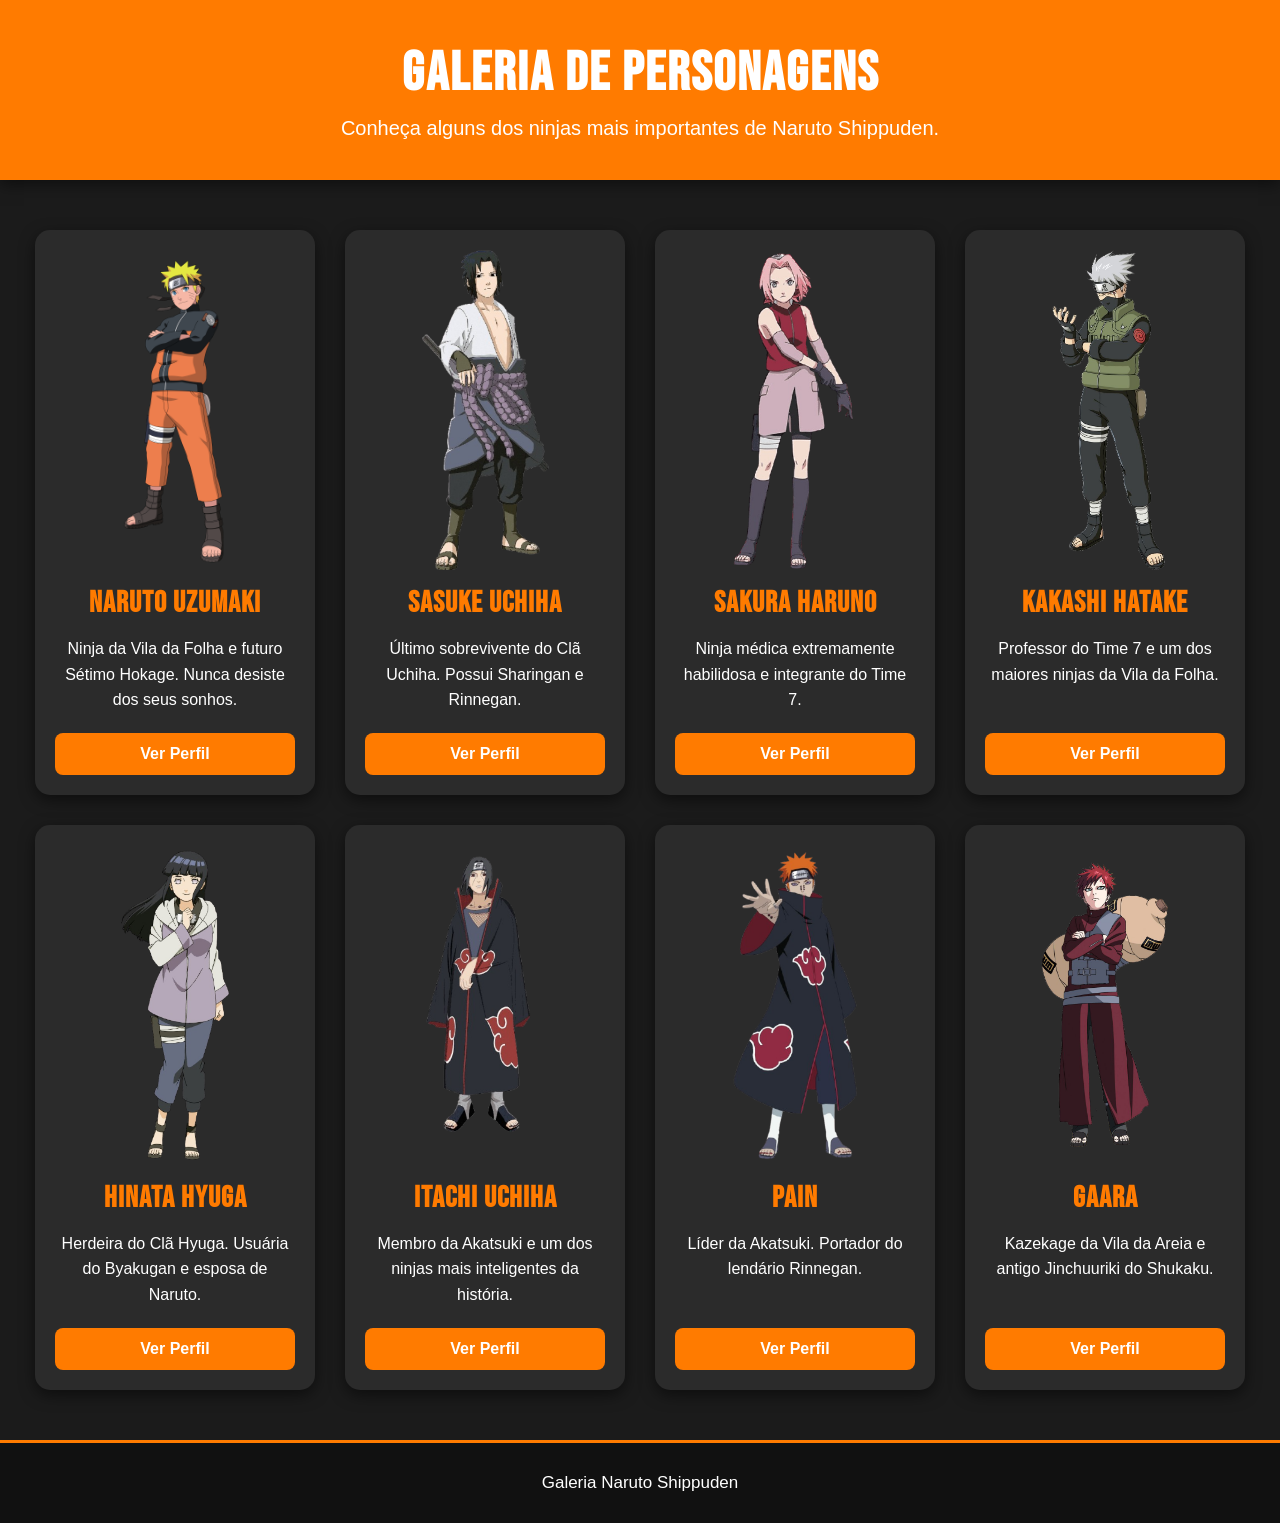
==== index.html @ e5eb8312 "first commit" ====
<!DOCTYPE html>
<html lang="pt-BR">

<head>
    <meta charset="UTF-8">
    <meta name="viewport" content="width=device-width, initial-scale=1.0">
    <title>Galeria de Personagens - Naruto Shippuden</title>

    <link rel="stylesheet" href="style.css">

    <link rel="preconnect" href="https://fonts.googleapis.com">
    <link rel="preconnect" href="https://fonts.gstatic.com" crossorigin>

    <link href="https://fonts.googleapis.com/css2?family=Bebas+Neue&display=swap" rel="stylesheet">
</head>

<body>

    <header>

        <h1>Galeria de Personagens</h1>

        <p>
            Conheça alguns dos ninjas mais importantes de Naruto Shippuden.
        </p>

    </header>

    <main>

        <section class="cards">

            <div class="card">

                <img src="imagens/naruto.png" alt="Naruto">

                <h2>Naruto Uzumaki</h2>

                <p>
                    Ninja da Vila da Folha e futuro Sétimo Hokage. Nunca desiste dos seus sonhos.
                </p>

                <a href="naruto.html" class="botao">Ver Perfil</a>

            </div>

            <div class="card">

                <img src="imagens/sasuke.png" alt="Sasuke">

                <h2>Sasuke Uchiha</h2>

                <p>
                    Último sobrevivente do Clã Uchiha. Possui Sharingan e Rinnegan.
                </p>

                <a href="sasuke.html" class="botao">Ver Perfil</a>

            </div>

            <div class="card">

                <img src="imagens/sakura.png" alt="Sakura">

                <h2>Sakura Haruno</h2>

                <p>
                    Ninja médica extremamente habilidosa e integrante do Time 7.
                </p>

                <a href="sakura.html" class="botao">Ver Perfil</a>

            </div>

            <div class="card">

                <img src="imagens/kakashi.png" alt="Kakashi">

                <h2>Kakashi Hatake</h2>

                <p>
                    Professor do Time 7 e um dos maiores ninjas da Vila da Folha.
                </p>

                <a href="kakashi.html" class="botao">Ver Perfil</a>

            </div>

            <div class="card">

                <img src="imagens/hinata.png" alt="Hinata">

                <h2>Hinata Hyuga</h2>

                <p>
                    Herdeira do Clã Hyuga. Usuária do Byakugan e esposa de Naruto.
                </p>

                <a href="hinata.html" class="botao">Ver Perfil</a>

            </div>

            <div class="card">

                <img src="imagens/itachi.png" alt="Itachi">

                <h2>Itachi Uchiha</h2>

                <p>
                    Membro da Akatsuki e um dos ninjas mais inteligentes da história.
                </p>

                <a href="itachi.html" class="botao">Ver Perfil</a>

            </div>

            <div class="card">

                <img src="imagens/pain.png" alt="Pain">

                <h2>Pain</h2>

                <p>
                    Líder da Akatsuki. Portador do lendário Rinnegan.
                </p>

                <a href="pain.html" class="botao">Ver Perfil</a>

            </div>

            <div class="card">

                <img src="imagens/gaara.png" alt="Gaara">

                <h2>Gaara</h2>

                <p>
                    Kazekage da Vila da Areia e antigo Jinchuuriki do Shukaku.
                </p>

                <a href="gaara.html" class="botao">Ver Perfil</a>

            </div>

        </section>

    </main>

    <footer>

        <p>
            Galeria Naruto Shippuden
        </p>

    </footer>

</body>

</html>
---- style.css ----
*{
    margin:0;
    padding:0;
    box-sizing:border-box;
}

body{
    font-family:Arial, Helvetica, sans-serif;
    background:#1b1b1b;
    color:#ffffff;
}

header{
    background:#ff7b00;
    text-align:center;
    padding:40px 20px;
    box-shadow:0 4px 15px rgba(0,0,0,.5);
}

header h1{
    font-family:'Bebas Neue', sans-serif;
    font-size:55px;
    letter-spacing:2px;
    margin-bottom:10px;
}

header p{
    font-size:20px;
}

main{
    width:95%;
    max-width:1600px;
    margin:50px auto;
}

.cards{
    display:flex;
    justify-content:center;
    align-items:stretch;
    flex-wrap:wrap;
    gap:30px;
}

.card{
    width:280px;
    background:#2b2b2b;
    border-radius:15px;
    padding:20px;
    text-align:center;
    box-shadow:0 5px 15px rgba(0,0,0,.5);
    transition:.3s;
    display:flex;
    flex-direction:column;
}

.card:hover{
    transform:translateY(-8px);
    box-shadow:0 0 20px #ff7b00;
}

.card img{
    width:100%;
    height:320px;
    object-fit:contain;
    margin-bottom:15px;
    transition:.3s;
}

.card img:hover{
    transform:scale(1.08);
}

.card h2{
    font-family:'Bebas Neue', sans-serif;
    color:#ff7b00;
    font-size:30px;
    letter-spacing:1px;
    margin-bottom:15px;
}

.card p{
    font-size:16px;
    line-height:1.6;
    margin-bottom:20px;
    flex-grow:1;
}

.botao{
    display:inline-block;
    width:100%;
    background:#ff7b00;
    color:white;
    text-decoration:none;
    text-align:center;
    padding:12px;
    border-radius:8px;
    font-size:16px;
    font-weight:bold;
    cursor:pointer;
    transition:.3s;
    margin-top:auto;
}

.botao:hover{
    background:#ff9900;
    transform:translateY(-3px);
}

.botao:active{
    transform:scale(.95);
}

footer{
    background:#111;
    text-align:center;
    padding:30px;
    margin-top:50px;
    border-top:3px solid #ff7b00;
}

footer p{
    font-size:17px;
}

@media(max-width:900px){

    header h1{
        font-size:40px;
    }

    header p{
        font-size:18px;
    }

    .cards{
        flex-direction:column;
        align-items:center;
    }

    .card{
        width:90%;
        max-width:350px;
    }

}
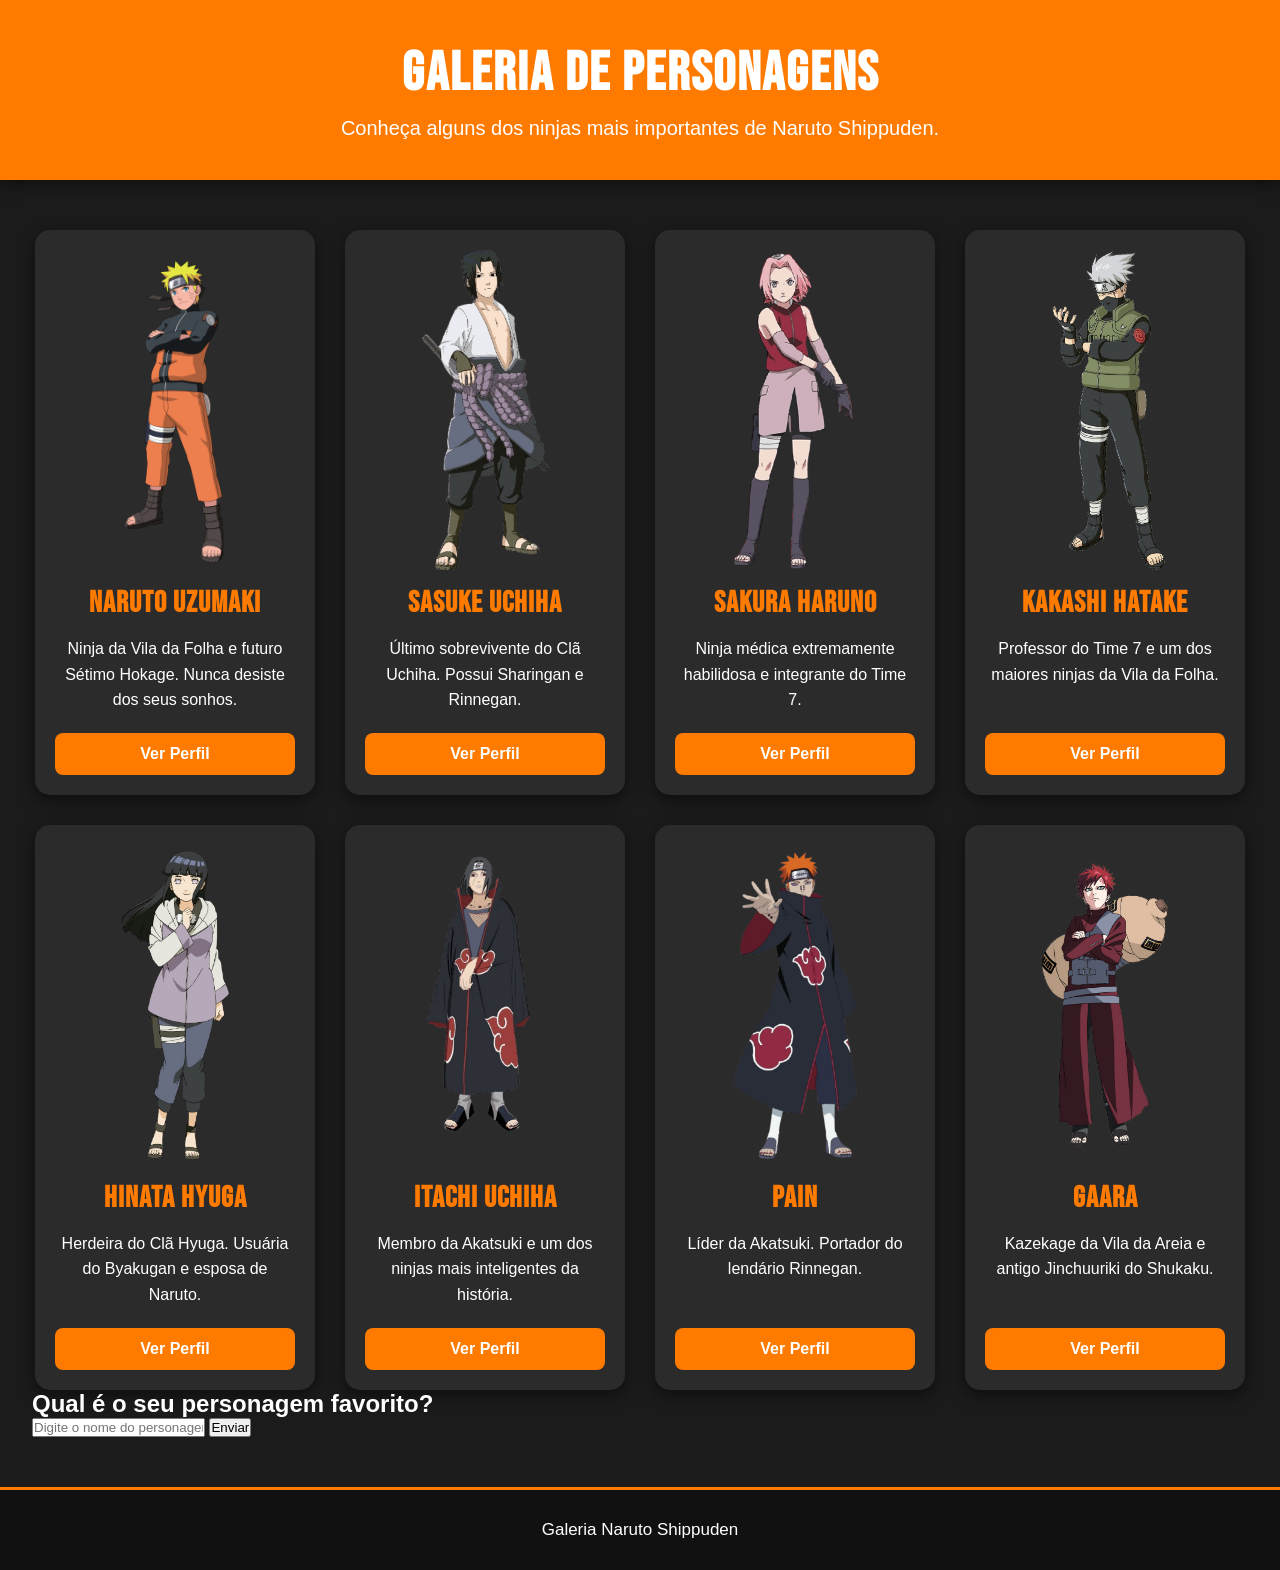
==== commit f032264b: "js" ====
--- a/index.html
+++ b/index.html
@@ -138,9 +138,29 @@
                     Kazekage da Vila da Areia e antigo Jinchuuriki do Shukaku.
                 </p>
 
-                <a href="gaara.html" class="botao">Ver Perfil</a>
+                <a href="gaara.html" class="botao" onclick="alerta(event)">
+                    Ver Perfil
+                </a>
 
             </div>
+
+        </section>
+
+        <section class="formulario">
+
+            <h2>Qual é o seu personagem favorito?</h2>
+
+            <form onsubmit="mostrarPersonagem(event)">
+
+                <input
+                    type="text" id="personagem" placeholder="Digite o nome do personagem" required>
+                <button type="submit">
+                    Enviar
+                </button>
+
+            </form>
+
+            <p id="resposta"></p>
 
         </section>
 
@@ -153,7 +173,7 @@
         </p>
 
     </footer>
-
+<script src="script.js"></script>
 </body>
 
 </html>
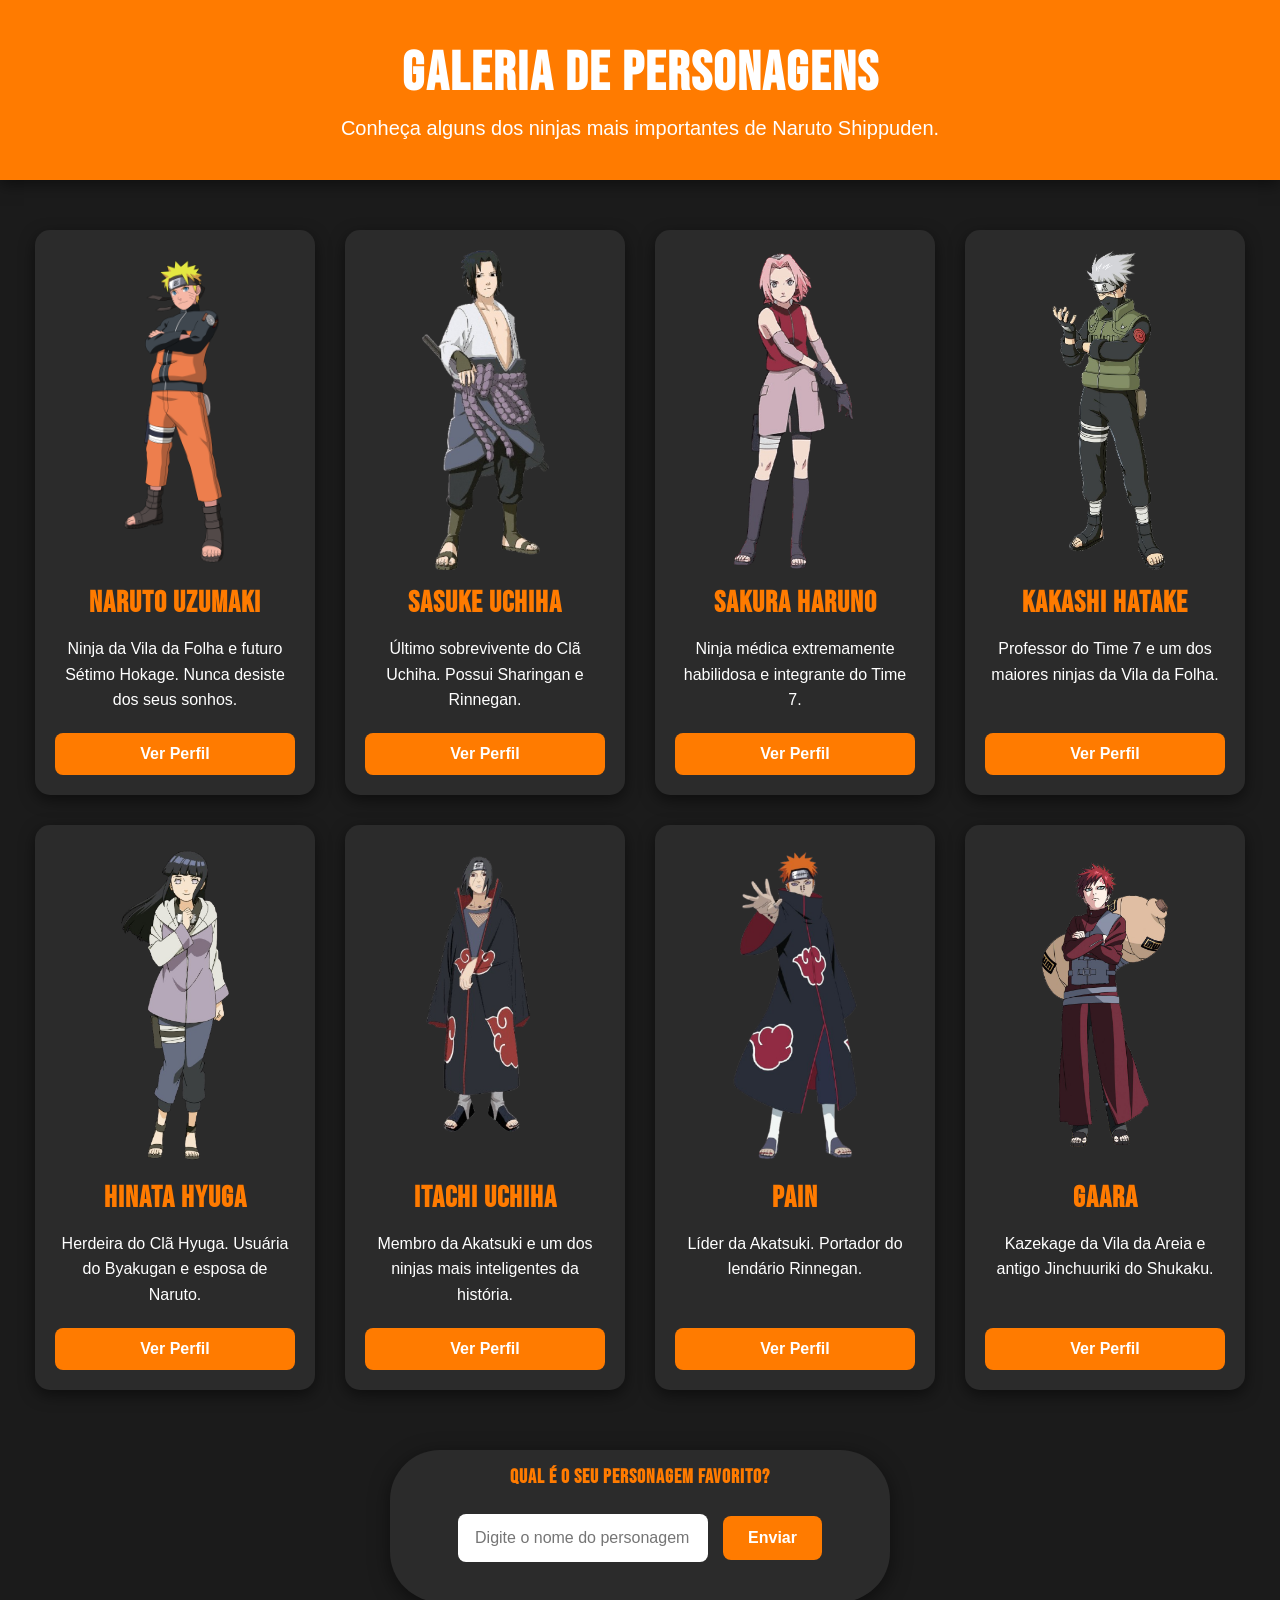
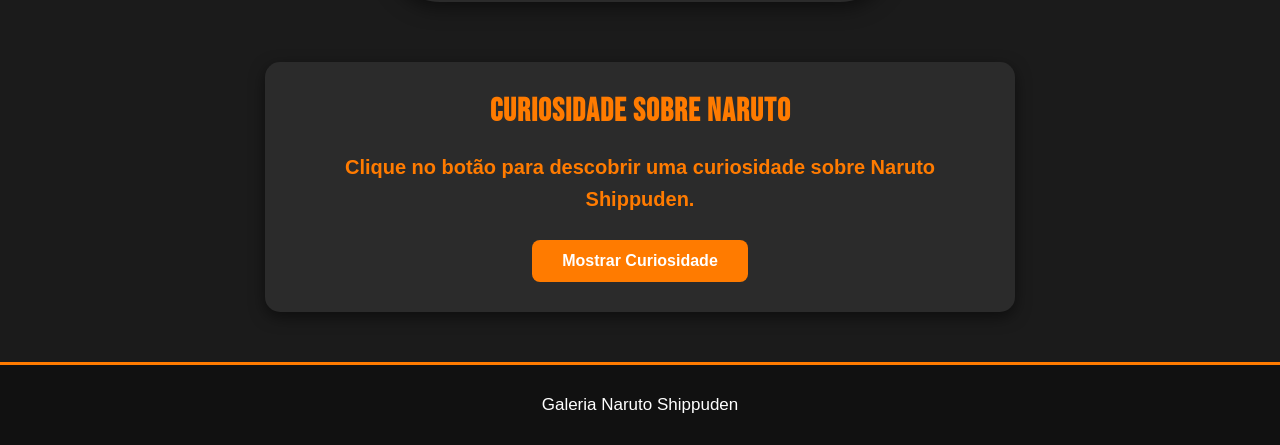
==== commit 21818f4d: "js + css" ====
--- a/index.html
+++ b/index.html
@@ -164,6 +164,20 @@
 
         </section>
 
+        <section class="curiosidade">
+
+            <h2>Curiosidade sobre Naruto</h2>
+
+            <p id="textoCuriosidade">
+                Clique no botão para descobrir uma curiosidade sobre Naruto Shippuden.
+            </p>
+
+            <button onclick="mostrarCuriosidade()">
+                Mostrar Curiosidade
+            </button>
+
+        </section>
+
     </main>
 
     <footer>
--- a/style.css
+++ b/style.css
@@ -123,6 +123,130 @@
     font-size:17px;
 }
 
+.formulario{
+    background:#2b2b2b;
+    width:100%;
+    max-width:500px;
+    margin:60px auto;
+    padding:15px;
+    border-radius:50px;
+    text-align:center;
+    box-shadow:0 5px 20px rgba(0,0,0,.5);
+}
+
+.formulario h2{
+    font-family:'Bebas Neue', sans-serif;
+    color:#ff7b00;
+    font-size:20px;
+    letter-spacing:1px;
+    margin-bottom:25px;
+}
+
+.formulario form{
+    display:flex;
+    justify-content:center;
+    align-items:center;
+    gap:15px;
+}
+
+.formulario input{
+    flex:1;
+    max-width:250px;
+    padding:13px 15px;
+    border:2px solid transparent;
+    border-radius:8px;
+    font-size:16px;
+    outline:none;
+    transition:.3s;
+}
+
+.formulario input:focus{
+    border:2px solid #ff7b00;
+    box-shadow:0 0 10px rgba(255,123,0,.5);
+}
+
+.formulario button{
+    background:#ff7b00;
+    color:white;
+    border:none;
+    padding:13px 25px;
+    border-radius:8px;
+    font-size:16px;
+    font-weight:bold;
+    cursor:pointer;
+    transition:.3s;
+}
+
+.formulario button:hover{
+    background:#ff9900;
+    transform:translateY(-3px);
+}
+
+.formulario button:active{
+    transform:scale(.95);
+}
+
+#resposta{
+    color:#ff9900;
+    font-size:18px;
+    font-weight:bold;
+    margin-top:25px;
+}
+
+.nome-personagem{
+    color:#ff3c00;
+    font-weight:bold;
+    font-size:22px;
+    text-shadow:0 0 8px rgba(255,60,0,.5);
+}
+.curiosidade{
+    width:95%;
+    max-width:750px;
+    margin:50px auto;
+    padding:30px;
+    background:#2b2b2b;
+    border-radius:15px;
+    text-align:center;
+    box-shadow:0 5px 15px rgba(0,0,0,.5);
+}
+
+.curiosidade h2{
+    font-family:'Bebas Neue', sans-serif;
+    color:#ff7b00;
+    font-size:32px;
+    letter-spacing:1px;
+    margin-bottom:20px;
+}
+
+.curiosidade p{
+    color:#ff7b00;
+    font-size:20px;
+    font-weight:bold;
+    line-height:1.6;
+    margin-bottom:25px;
+}
+
+.curiosidade button{
+    background:#ff7b00;
+    color:#fff;
+    border:none;
+    padding:12px 30px;
+    border-radius:8px;
+    font-size:16px;
+    font-weight:bold;
+    cursor:pointer;
+    transition:.3s;
+}
+
+.curiosidade button:hover{
+    background:#ff9900;
+    transform:translateY(-3px);
+}
+
+.curiosidade button:active{
+    transform:scale(.95);
+}
+
 @media(max-width:900px){
 
     header h1{
@@ -143,4 +267,20 @@
         max-width:350px;
     }
 
+    .formulario{
+    width:90%;
+    padding:25px 20px;
+}
+
+.formulario form{
+    flex-direction:column;
+}
+
+.formulario input{
+    width:100%;
+}
+
+.formulario button{
+    width:100%;
+}
 }
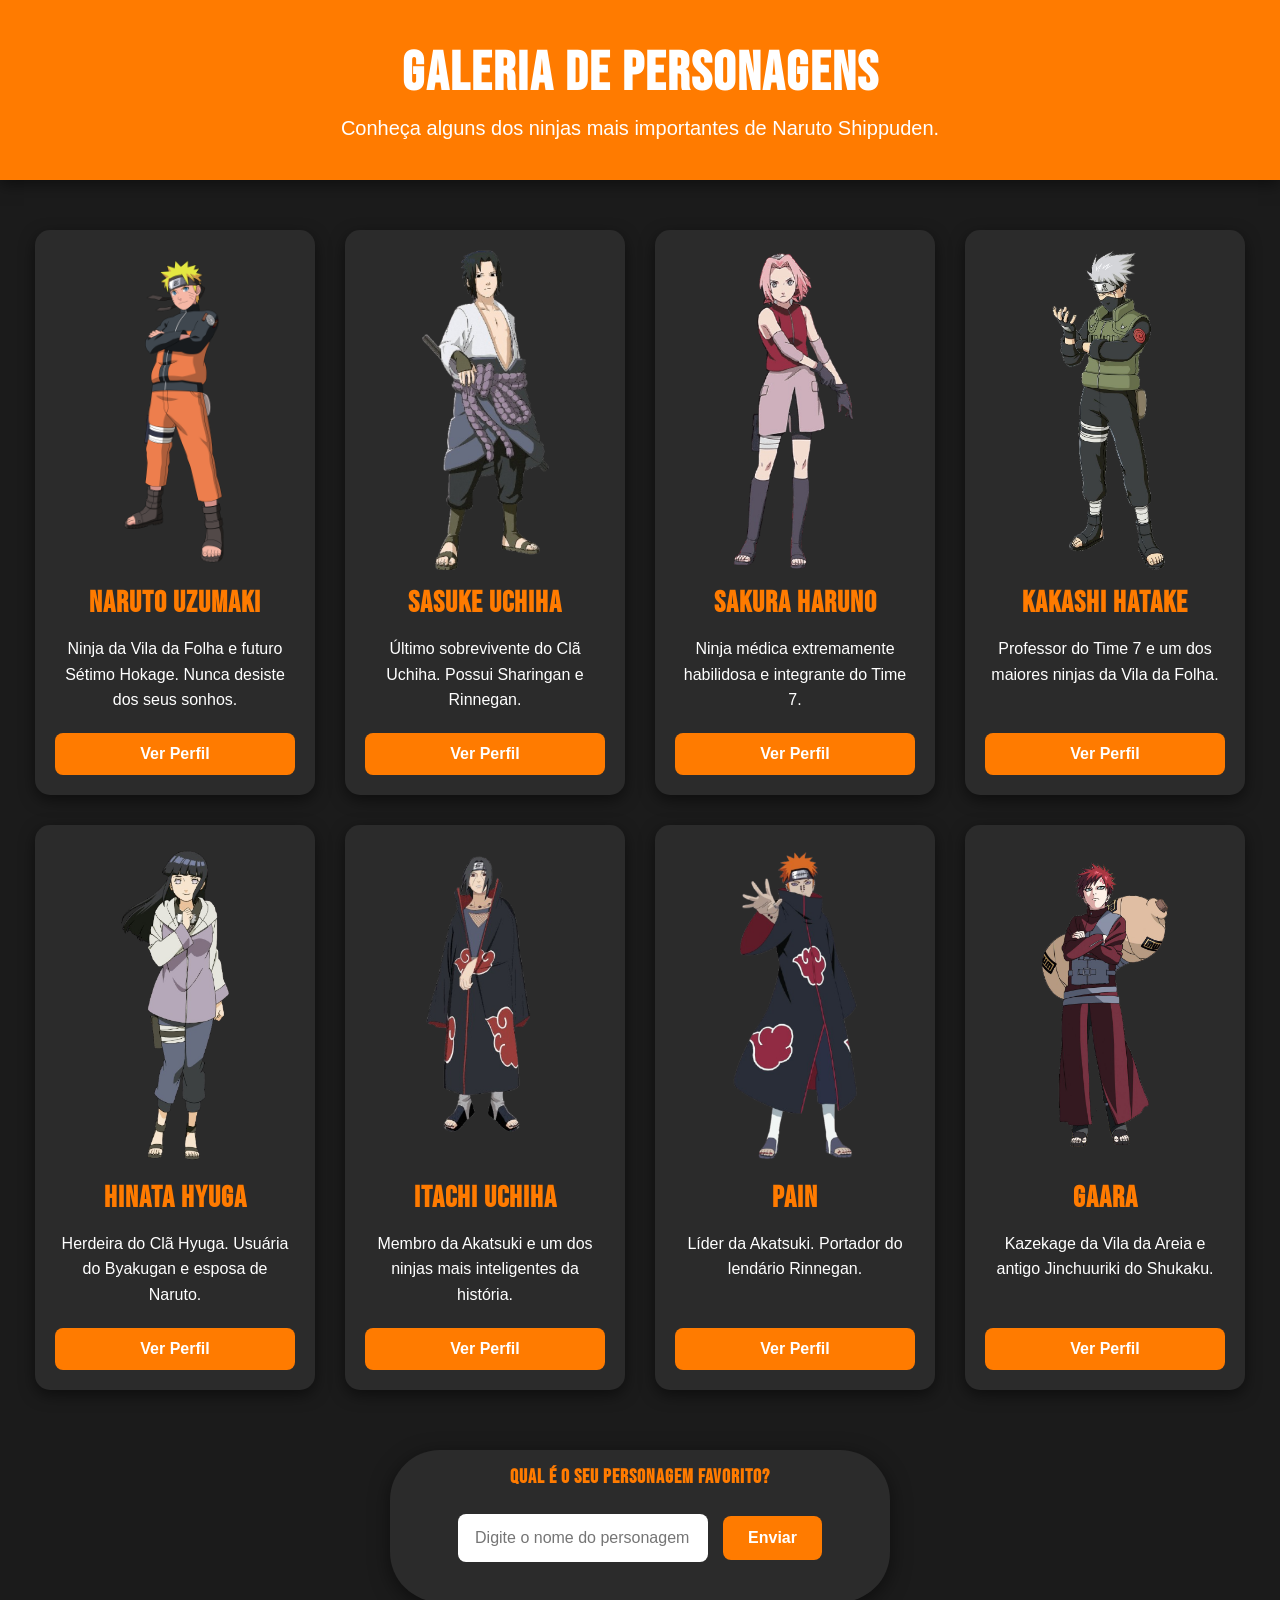
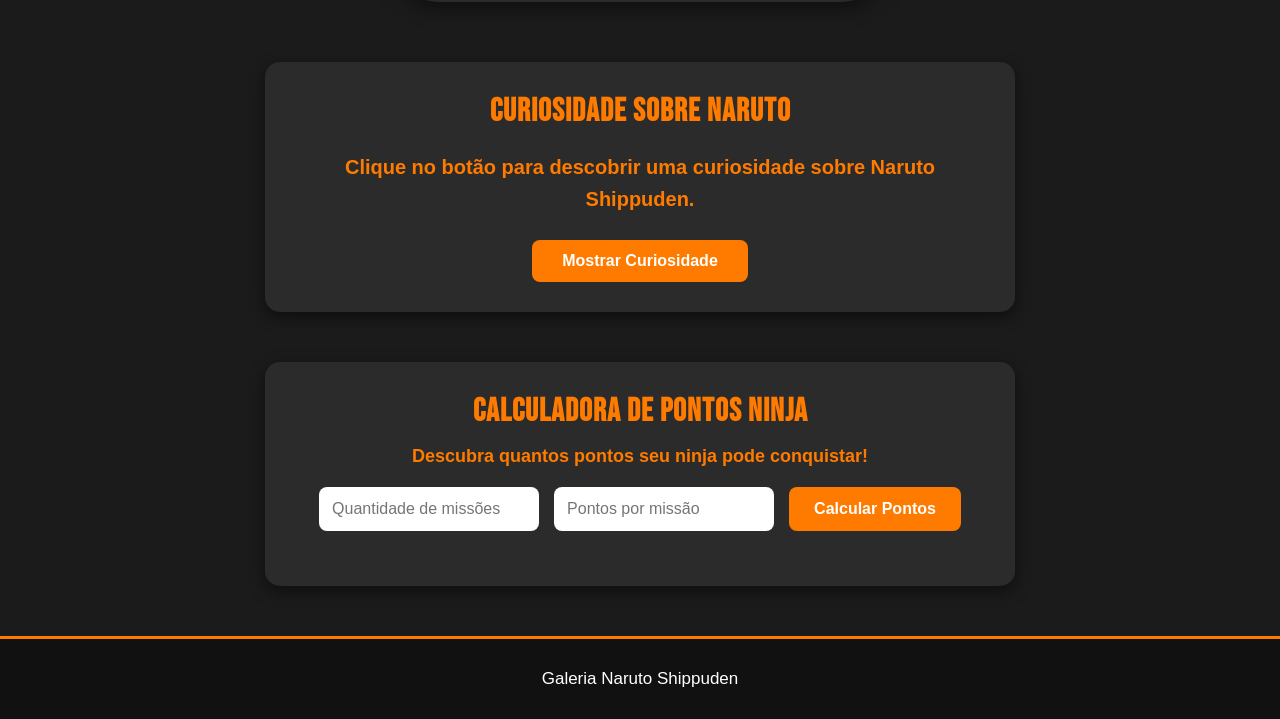
==== commit 4f597efc: "html + js + css" ====
--- a/index.html
+++ b/index.html
@@ -129,63 +129,58 @@
             </div>
 
             <div class="card">
-
                 <img src="imagens/gaara.png" alt="Gaara">
-
                 <h2>Gaara</h2>
-
                 <p>
                     Kazekage da Vila da Areia e antigo Jinchuuriki do Shukaku.
                 </p>
-
-                <a href="gaara.html" class="botao" onclick="alerta(event)">
-                    Ver Perfil
-                </a>
-
+                <!-- EXERCICO I -->
+                <a href="gaara.html" class="botao" onclick="alerta(event)">Ver Perfil</a>
             </div>
-
         </section>
 
+
+       <!-- EXERCICO II -->
+
         <section class="formulario">
-
             <h2>Qual é o seu personagem favorito?</h2>
-
             <form onsubmit="mostrarPersonagem(event)">
-
-                <input
-                    type="text" id="personagem" placeholder="Digite o nome do personagem" required>
-                <button type="submit">
-                    Enviar
-                </button>
-
+                <input type="text" id="personagem" placeholder="Digite o nome do personagem" required>
+                <button type="submit">Enviar</button>
             </form>
-
             <p id="resposta"></p>
-
         </section>
 
+        <!-- EXERCICO III -->
         <section class="curiosidade">
-
             <h2>Curiosidade sobre Naruto</h2>
-
             <p id="textoCuriosidade">
                 Clique no botão para descobrir uma curiosidade sobre Naruto Shippuden.
             </p>
+            <button onclick="mostrarCuriosidade()">Mostrar Curiosidade</button>
+        </section>
 
-            <button onclick="mostrarCuriosidade()">
-                Mostrar Curiosidade
-            </button>
+        <!-- EXERCICO IV -->
 
-        </section>
+        <section class="calculo">
+    <h2>Calculadora de Pontos Ninja</h2>
+    <p>
+        Descubra quantos pontos seu ninja pode conquistar!
+    </p>
+    <div class="campos-calculo">
+        <input type="number" id="missoes" placeholder="Quantidade de missões">
+        <input type="number" id="pontos" placeholder="Pontos por missão">
+        <button onclick="calcularPontos()">Calcular Pontos</button>
+    </div>
+    <p id="resultadoPontos"></p>
+</section>
 
     </main>
 
     <footer>
-
         <p>
             Galeria Naruto Shippuden
         </p>
-
     </footer>
 <script src="script.js"></script>
 </body>
--- a/style.css
+++ b/style.css
@@ -247,6 +247,90 @@
     transform:scale(.95);
 }
 
+.nome-personagem,
+.titulo-curiosidade{
+    color:#ff3c00;
+    font-weight:bold;
+    font-size:22px;
+    text-shadow:0 0 8px rgba(255,60,0,.5);
+}
+
+.calculo{
+    width:95%;
+    max-width:750px;
+    margin:50px auto;
+    padding:30px;
+    background:#2b2b2b;
+    border-radius:15px;
+    text-align:center;
+    box-shadow:0 5px 15px rgba(0,0,0,.5);
+}
+
+.calculo h2{
+    font-family:'Bebas Neue', sans-serif;
+    color:#ff7b00;
+    font-size:32px;
+    letter-spacing:1px;
+    margin-bottom:15px;
+}
+
+.calculo p{
+    color:#ff7b00;
+    font-size:18px;
+    font-weight:bold;
+    margin-bottom:20px;
+}
+
+.campos-calculo{
+    display:flex;
+    justify-content:center;
+    align-items:center;
+    gap:15px;
+    flex-wrap:wrap;
+}
+
+.campos-calculo input{
+    width:220px;
+    padding:13px;
+    border:none;
+    border-radius:8px;
+    font-size:16px;
+}
+
+.campos-calculo input:focus{
+    outline:none;
+    border:2px solid #ff7b00;
+    box-shadow:0 0 12px #ff7b00;
+}
+
+.campos-calculo button{
+    background:#ff7b00;
+    color:#fff;
+    border:none;
+    padding:13px 25px;
+    border-radius:8px;
+    font-size:16px;
+    font-weight:bold;
+    cursor:pointer;
+    transition:.3s;
+}
+
+.campos-calculo button:hover{
+    background:#ff9900;
+    transform:translateY(-3px);
+}
+
+.campos-calculo button:active{
+    transform:scale(.95);
+}
+
+#resultadoPontos{
+    margin-top:25px;
+    color:#ff3b1f;
+    font-size:21px;
+    font-weight:bold;
+}
+
 @media(max-width:900px){
 
     header h1{
